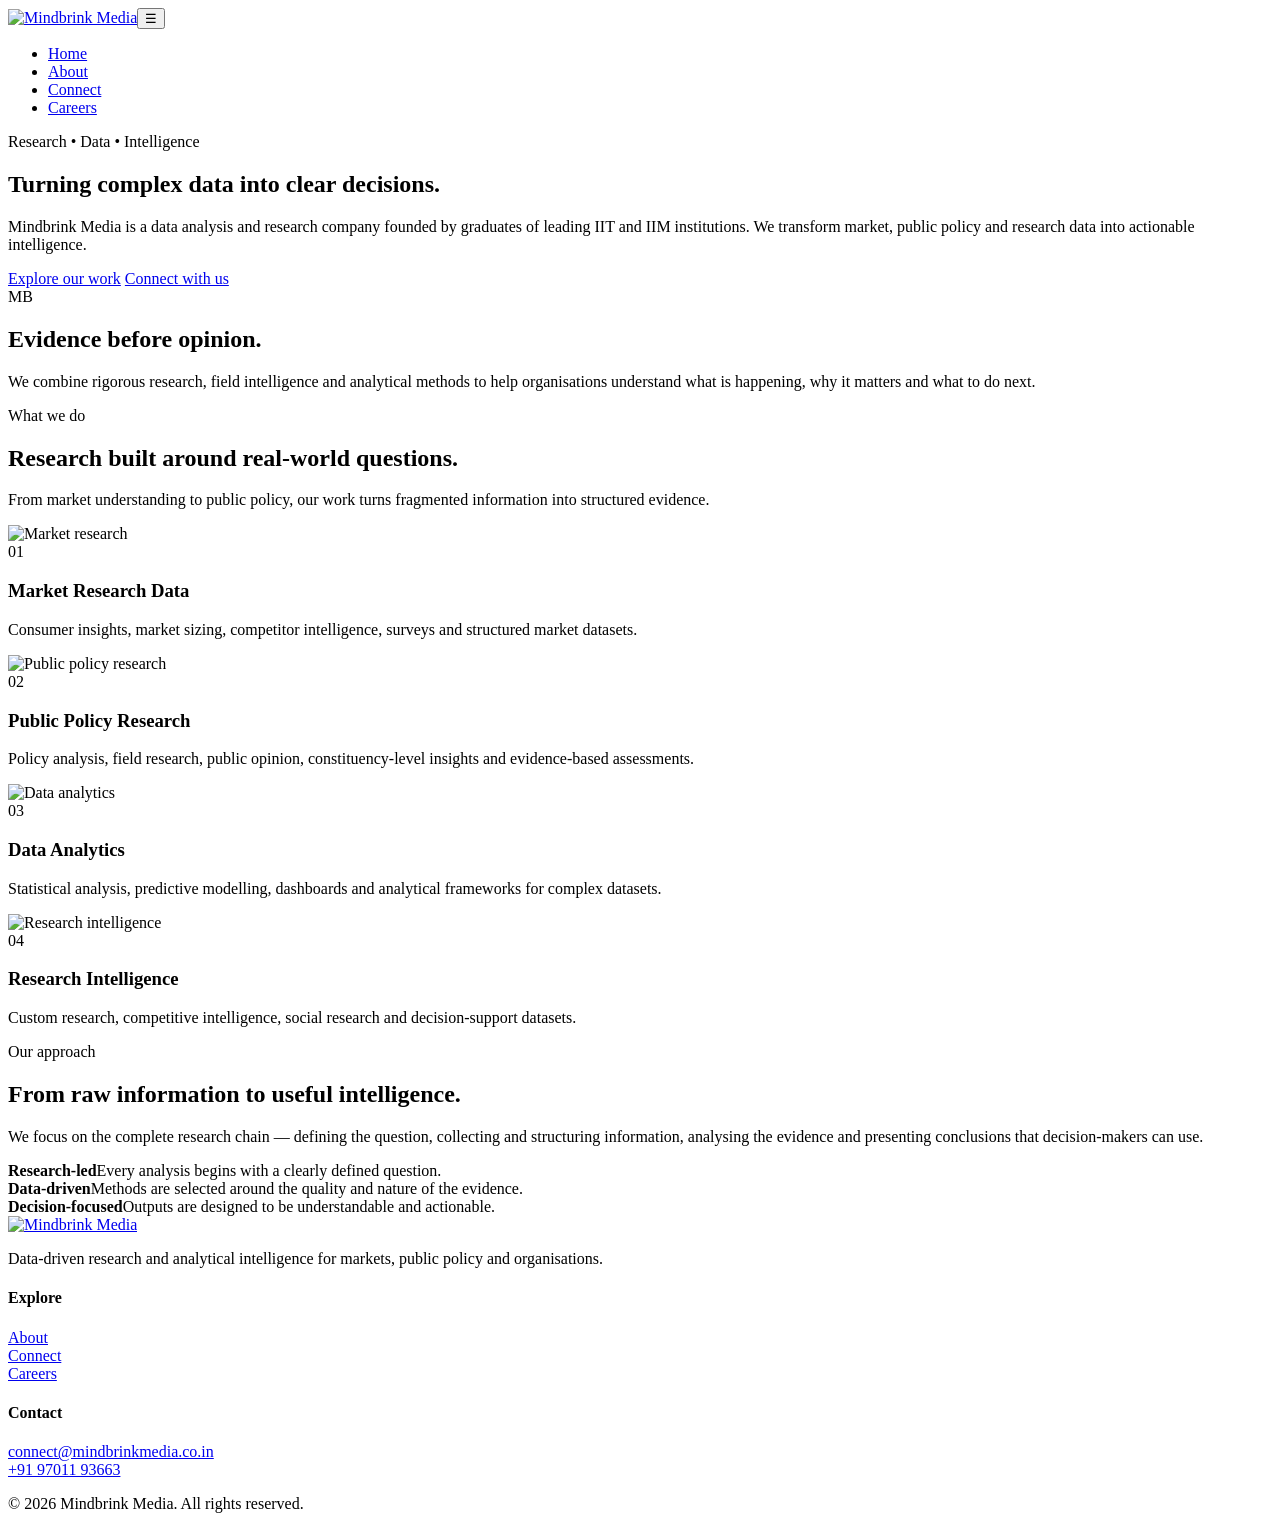
==== index.html @ 3bbb0ce6 "Add files via upload" ====
<!doctype html><html lang="en"><head><meta charset="utf-8"><meta name="viewport" content="width=device-width,initial-scale=1"><meta name="description" content="Mindbrink Media - data analysis, market research and public policy research."><title>Home | Mindbrink Media</title><link rel="stylesheet" href="assets/style.css"></head><body>
<header class="site-header"><div class="container nav"><a class="logo-wrap" href="index.html"><img src="assets/logo.jpeg" alt="Mindbrink Media"></a><button class="menu-btn">☰</button><nav><ul><li><a class="active" href="index.html">Home</a></li><li><a class="" href="about.html">About</a></li><li><a class="" href="connect.html">Connect</a></li><li><a class="" href="careers.html">Careers</a></li></ul></nav></div></header><main><section class="hero"><div class="container hero-grid"><div><div class="eyebrow">Research • Data • Intelligence</div><h1>Turning complex data into <span>clear decisions.</span></h1><p>Mindbrink Media is a data analysis and research company founded by graduates of leading IIT and IIM institutions. We transform market, public policy and research data into actionable intelligence.</p><a class="btn btn-primary" href="about.html">Explore our work</a> <a class="btn btn-outline" href="connect.html">Connect with us</a></div><div class="hero-panel"><div class="mark">MB</div><h2>Evidence before opinion.</h2><p>We combine rigorous research, field intelligence and analytical methods to help organisations understand what is happening, why it matters and what to do next.</p></div></div></section>
<section><div class="container"><div class="section-head"><div class="eyebrow">What we do</div><h2>Research built around real-world questions.</h2><p>From market understanding to public policy, our work turns fragmented information into structured evidence.</p></div><div class="grid-4">
<article class="card"><img class="card-img" src="assets/images/market-research.png" alt="Market research"><div class="card-body"><div class="number">01</div><h3>Market Research Data</h3><p>Consumer insights, market sizing, competitor intelligence, surveys and structured market datasets.</p></div></article>
<article class="card"><img class="card-img" src="assets/images/analytics-charts.png" alt="Public policy research"><div class="card-body"><div class="number">02</div><h3>Public Policy Research</h3><p>Policy analysis, field research, public opinion, constituency-level insights and evidence-based assessments.</p></div></article>
<article class="card"><img class="card-img" src="assets/images/big-data.png" alt="Data analytics"><div class="card-body"><div class="number">03</div><h3>Data Analytics</h3><p>Statistical analysis, predictive modelling, dashboards and analytical frameworks for complex datasets.</p></div></article>
<article class="card"><img class="card-img" src="assets/images/data-analytics.webp" alt="Research intelligence"><div class="card-body"><div class="number">04</div><h3>Research Intelligence</h3><p>Custom research, competitive intelligence, social research and decision-support datasets.</p></div></article>
</div></div></section>
<section class="alt"><div class="container split"><div><div class="eyebrow">Our approach</div><h2>From raw information to useful intelligence.</h2><p style="margin-top:18px;color:var(--muted)">We focus on the complete research chain — defining the question, collecting and structuring information, analysing the evidence and presenting conclusions that decision-makers can use.</p></div><div><div class="stat"><strong>Research-led</strong><span>Every analysis begins with a clearly defined question.</span></div><div class="stat"><strong>Data-driven</strong><span>Methods are selected around the quality and nature of the evidence.</span></div><div class="stat"><strong>Decision-focused</strong><span>Outputs are designed to be understandable and actionable.</span></div></div></div></section></main>
<footer><div class="container"><div class="footer-grid"><div><a class="logo-wrap" href="index.html"><img src="assets/logo.jpeg" alt="Mindbrink Media"></a><p>Data-driven research and analytical intelligence for markets, public policy and organisations.</p></div><div><h4>Explore</h4><p><a href="about.html">About</a><br><a href="connect.html">Connect</a><br><a href="careers.html">Careers</a></p></div><div><h4>Contact</h4><p><a href="mailto:connect@mindbrinkmedia.co.in">connect@mindbrinkmedia.co.in</a><br><a href="tel:+919701193663">+91 97011 93663</a></p></div></div><div class="footer-bottom">© 2026 Mindbrink Media. All rights reserved.</div></div></footer><script src="assets/script.js"></script></body></html>
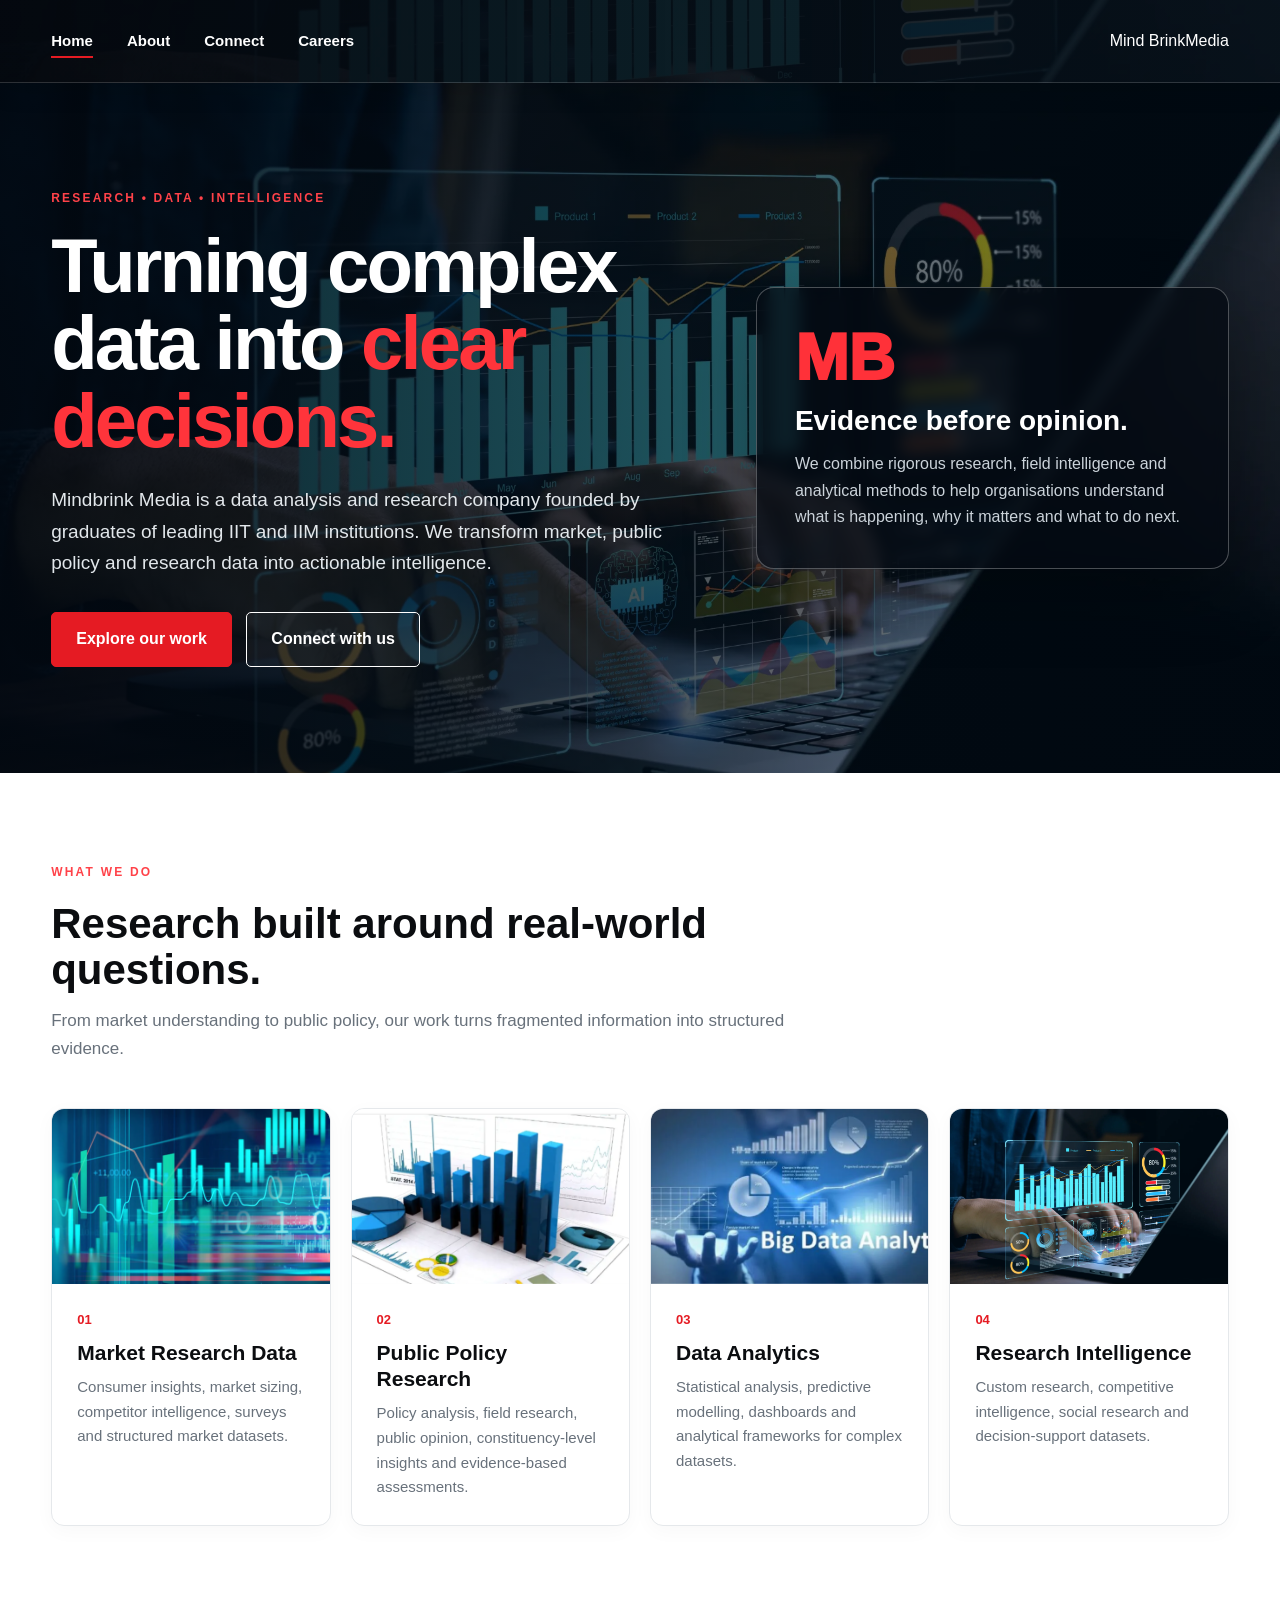
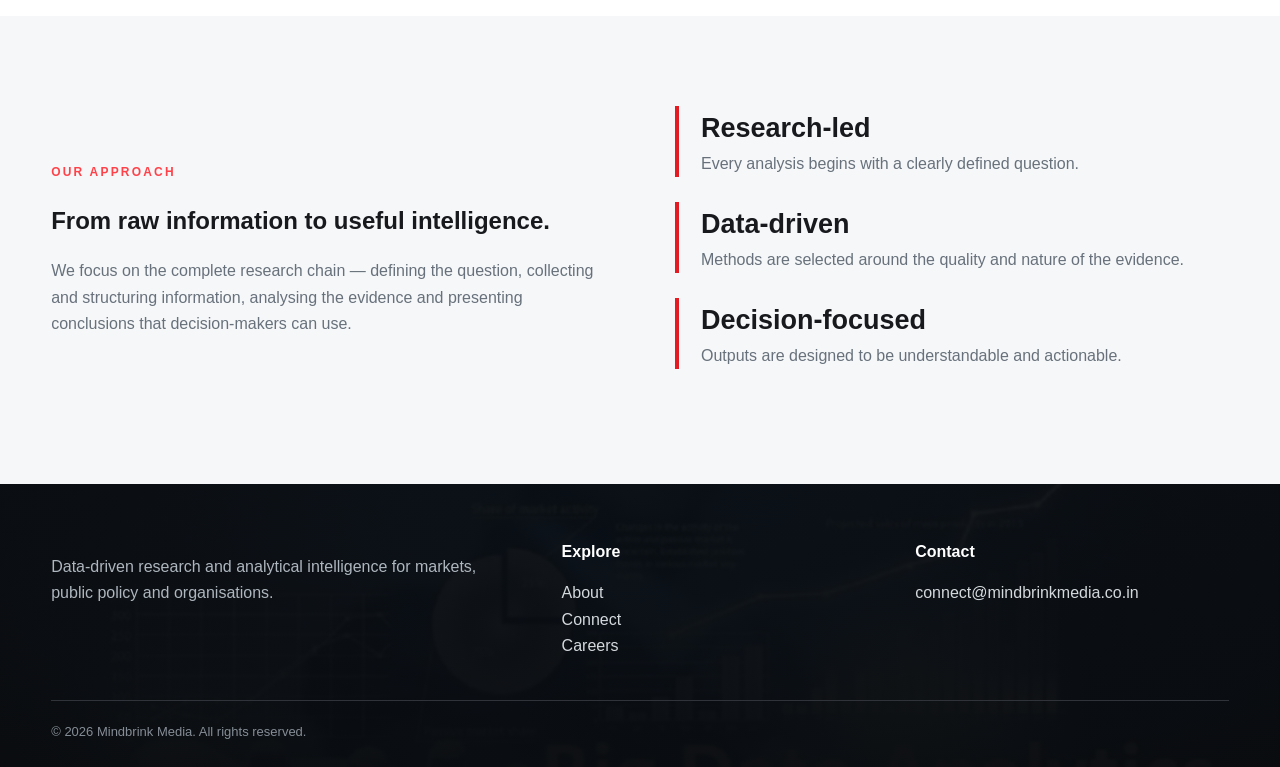
==== commit 346c4190: "Add files via upload" ====
--- a/index.html
+++ b/index.html
@@ -1,5 +1,9 @@
 <!doctype html><html lang="en"><head><meta charset="utf-8"><meta name="viewport" content="width=device-width,initial-scale=1"><meta name="description" content="Mindbrink Media - data analysis, market research and public policy research."><title>Home | Mindbrink Media</title><link rel="stylesheet" href="assets/style.css"></head><body>
-<header class="site-header"><div class="container nav"><a class="logo-wrap" href="index.html"><img src="assets/logo.jpeg" alt="Mindbrink Media"></a><button class="menu-btn">☰</button><nav><ul><li><a class="active" href="index.html">Home</a></li><li><a class="" href="about.html">About</a></li><li><a class="" href="connect.html">Connect</a></li><li><a class="" href="careers.html">Careers</a></li></ul></nav></div></header><main><section class="hero"><div class="container hero-grid"><div><div class="eyebrow">Research • Data • Intelligence</div><h1>Turning complex data into <span>clear decisions.</span></h1><p>Mindbrink Media is a data analysis and research company founded by graduates of leading IIT and IIM institutions. We transform market, public policy and research data into actionable intelligence.</p><a class="btn btn-primary" href="about.html">Explore our work</a> <a class="btn btn-outline" href="connect.html">Connect with us</a></div><div class="hero-panel"><div class="mark">MB</div><h2>Evidence before opinion.</h2><p>We combine rigorous research, field intelligence and analytical methods to help organisations understand what is happening, why it matters and what to do next.</p></div></div></section>
+<header class="site-header"><div class="container nav">
+<button class="menu-btn" aria-label="Open menu">☰</button>
+<nav><ul><li><a class="active" href="index.html">Home</a></li><li><a class="" href="about.html">About</a></li><li><a class="" href="connect.html">Connect</a></li><li><a class="" href="careers.html">Careers</a></li></ul></nav>
+<a class="brand" href="index.html" aria-label="Mind Brink Media"><span class="brand-main"><span class="brand-mind">Mind</span> <span class="brand-brink">Brink</span></span><span class="brand-media">Media</span></a>
+</div></header><main><section class="hero"><div class="container hero-grid"><div><div class="eyebrow">Research • Data • Intelligence</div><h1>Turning complex data into <span>clear decisions.</span></h1><p>Mindbrink Media is a data analysis and research company founded by graduates of leading IIT and IIM institutions. We transform market, public policy and research data into actionable intelligence.</p><a class="btn btn-primary" href="about.html">Explore our work</a> <a class="btn btn-outline" href="connect.html">Connect with us</a></div><div class="hero-panel"><div class="mark">MB</div><h2>Evidence before opinion.</h2><p>We combine rigorous research, field intelligence and analytical methods to help organisations understand what is happening, why it matters and what to do next.</p></div></div></section>
 <section><div class="container"><div class="section-head"><div class="eyebrow">What we do</div><h2>Research built around real-world questions.</h2><p>From market understanding to public policy, our work turns fragmented information into structured evidence.</p></div><div class="grid-4">
 <article class="card"><img class="card-img" src="assets/images/market-research.png" alt="Market research"><div class="card-body"><div class="number">01</div><h3>Market Research Data</h3><p>Consumer insights, market sizing, competitor intelligence, surveys and structured market datasets.</p></div></article>
 <article class="card"><img class="card-img" src="assets/images/analytics-charts.png" alt="Public policy research"><div class="card-body"><div class="number">02</div><h3>Public Policy Research</h3><p>Policy analysis, field research, public opinion, constituency-level insights and evidence-based assessments.</p></div></article>
@@ -7,4 +11,4 @@
 <article class="card"><img class="card-img" src="assets/images/data-analytics.webp" alt="Research intelligence"><div class="card-body"><div class="number">04</div><h3>Research Intelligence</h3><p>Custom research, competitive intelligence, social research and decision-support datasets.</p></div></article>
 </div></div></section>
 <section class="alt"><div class="container split"><div><div class="eyebrow">Our approach</div><h2>From raw information to useful intelligence.</h2><p style="margin-top:18px;color:var(--muted)">We focus on the complete research chain — defining the question, collecting and structuring information, analysing the evidence and presenting conclusions that decision-makers can use.</p></div><div><div class="stat"><strong>Research-led</strong><span>Every analysis begins with a clearly defined question.</span></div><div class="stat"><strong>Data-driven</strong><span>Methods are selected around the quality and nature of the evidence.</span></div><div class="stat"><strong>Decision-focused</strong><span>Outputs are designed to be understandable and actionable.</span></div></div></div></section></main>
-<footer><div class="container"><div class="footer-grid"><div><a class="logo-wrap" href="index.html"><img src="assets/logo.jpeg" alt="Mindbrink Media"></a><p>Data-driven research and analytical intelligence for markets, public policy and organisations.</p></div><div><h4>Explore</h4><p><a href="about.html">About</a><br><a href="connect.html">Connect</a><br><a href="careers.html">Careers</a></p></div><div><h4>Contact</h4><p><a href="mailto:connect@mindbrinkmedia.co.in">connect@mindbrinkmedia.co.in</a><br><a href="tel:+919701193663">+91 97011 93663</a></p></div></div><div class="footer-bottom">© 2026 Mindbrink Media. All rights reserved.</div></div></footer><script src="assets/script.js"></script></body></html>+<footer><div class="container"><div class="footer-grid"><div><p>Data-driven research and analytical intelligence for markets, public policy and organisations.</p></div><div><h4>Explore</h4><p><a href="about.html">About</a><br><a href="connect.html">Connect</a><br><a href="careers.html">Careers</a></p></div><div><h4>Contact</h4><p><a href="mailto:connect@mindbrinkmedia.co.in">connect@mindbrinkmedia.co.in</a></p></div></div><div class="footer-bottom">© 2026 Mindbrink Media. All rights reserved.</div></div></footer><script src="assets/script.js"></script></body></html>
--- a/assets/style.css
+++ b/assets/style.css
@@ -0,0 +1,31 @@
+:root{--red:#e51b23;--dark:#090c10;--ink:#17191d;--muted:#68717b;--line:#e5e8eb;--soft:#f5f7f9;--max:1180px}
+*{box-sizing:border-box;margin:0;padding:0}html{scroll-behavior:smooth}
+body{font-family:Inter,Segoe UI,Arial,sans-serif;color:var(--ink);line-height:1.65;background:#fff}
+img{max-width:100%;display:block}a{text-decoration:none;color:inherit}.container{width:min(92%,var(--max));margin:auto}
+.site-header{position:sticky;top:0;z-index:1000;color:#fff;background:linear-gradient(90deg,rgba(4,8,14,.98),rgba(5,15,24,.88)),url("images/data-analytics.webp") center/cover;border-bottom:1px solid rgba(255,255,255,.16);box-shadow:0 5px 25px rgba(0,0,0,.15)}
+.nav{min-height:82px;display:flex;align-items:center;justify-content:space-between;gap:30px}
+.logo-wrap{background:#fff;border-radius:5px;padding:4px 8px;display:flex;align-items:center}.logo-wrap img{width:195px}
+nav ul{display:flex;list-style:none;align-items:center;gap:34px}nav a{font-size:15px;font-weight:700;color:#fff;position:relative;padding:29px 0}
+nav a:after{content:"";position:absolute;left:0;bottom:20px;width:0;height:2px;background:var(--red);transition:.2s}
+nav a:hover:after,nav a.active:after{width:100%}.menu-btn{display:none;border:1px solid #ffffff66;background:#ffffff10;color:#fff;border-radius:5px;padding:6px 10px;font-size:24px}
+.hero{min-height:690px;display:flex;align-items:center;color:#fff;background:linear-gradient(90deg,#020810e8,#020a12b3,#0208106b),url("images/data-analytics.webp") center/cover}
+.hero-grid{display:grid;grid-template-columns:1.15fr .85fr;gap:65px;align-items:center}.eyebrow{color:#ff4249;font-weight:800;text-transform:uppercase;letter-spacing:2.2px;font-size:12px;margin-bottom:18px}
+.hero h1{font-size:clamp(44px,6vw,76px);line-height:1.02;letter-spacing:-2.8px;max-width:800px}.hero h1 span{color:#ff343b}
+.hero p{font-size:19px;color:#e2e7eb;max-width:690px;margin:25px 0 34px}
+.btn{display:inline-block;padding:13px 24px;border-radius:5px;font-weight:800;border:1px solid #fff;margin-right:10px;transition:.2s;cursor:pointer}
+.btn-primary{background:var(--red);border-color:var(--red);color:#fff}.btn-primary:hover{background:#b90f16}.btn-outline{color:#fff;background:#ffffff08}.btn-outline:hover{background:#fff;color:#111}
+.hero-panel{border:1px solid #ffffff47;background:#050b12b8;backdrop-filter:blur(8px);border-radius:18px;padding:38px;box-shadow:0 25px 70px #00000047}.hero-panel .mark{font-size:64px;font-weight:950;color:#ff3139;line-height:1}.hero-panel h2{font-size:28px;line-height:1.2;margin:14px 0}.hero-panel p{font-size:16px;color:#cbd3da;margin:0}
+section{padding:90px 0}.section-head{max-width:760px;margin-bottom:45px}.section-head h2{font-size:42px;line-height:1.1;color:#0b0d10;margin-bottom:14px}.section-head p{color:var(--muted);font-size:17px}
+.grid-4{display:grid;grid-template-columns:repeat(4,1fr);gap:20px}.grid-3{display:grid;grid-template-columns:repeat(3,1fr);gap:24px}
+.card{border:1px solid var(--line);border-radius:13px;overflow:hidden;background:#fff;transition:.22s;box-shadow:0 5px 20px #00000008}.card:hover{transform:translateY(-5px);box-shadow:0 18px 40px #00000017}
+.card-img{width:100%;height:175px;object-fit:cover}.card-body{padding:25px}.card .number{color:var(--red);font-weight:900;font-size:13px;margin-bottom:9px}.card h3{font-size:21px;margin-bottom:9px;color:#0b0d10;line-height:1.25}.card p{color:var(--muted);font-size:15px}
+.alt{background:var(--soft)}.split{display:grid;grid-template-columns:1fr 1fr;gap:70px;align-items:center}.feature-image{border-radius:15px;width:100%;height:410px;object-fit:cover;box-shadow:0 20px 50px #0000001f}
+.stat{border-left:4px solid var(--red);padding-left:22px;margin-bottom:25px}.stat strong{display:block;font-size:27px}.stat span{color:var(--muted)}
+.page-hero{padding:105px 0 75px;color:#fff;border-bottom:1px solid #202832;background:linear-gradient(90deg,#02070de6,#02070da6),url("images/market-research.png") center/cover}
+.page-hero h1{font-size:58px;line-height:1.04;max-width:850px}.page-hero p{margin-top:20px;max-width:720px;color:#d8dee3;font-size:18px}
+.contact-grid{display:grid;grid-template-columns:1fr 1fr;gap:50px}.contact-box{padding:35px;border:1px solid var(--line);border-radius:13px;background:#fff}.contact-item{margin-bottom:25px}.contact-item small{display:block;color:var(--muted);text-transform:uppercase;letter-spacing:1px;font-weight:800;margin-bottom:5px}.contact-item a{color:var(--red);font-weight:800}
+form{display:grid;gap:15px}input,textarea{width:100%;padding:14px 15px;border:1px solid #d5d9de;border-radius:6px;font:inherit;outline:none}input:focus,textarea:focus{border-color:var(--red)}textarea{min-height:150px;resize:vertical}
+footer{background:#090b0e;color:#fff;padding:55px 0 25px;background-image:linear-gradient(#090b0ef0,#090b0efa),url("images/big-data.png");background-position:center;background-size:cover}
+.footer-grid{display:grid;grid-template-columns:1.2fr .8fr .8fr;gap:40px}footer p{color:#aeb6be;margin-top:15px;max-width:430px}footer h4{margin-bottom:12px}footer a{color:#d4d9de}.footer-bottom{border-top:1px solid #30343a;margin-top:40px;padding-top:20px;color:#858d96;font-size:13px}
+@media(max-width:950px){.hero-grid,.split,.contact-grid{grid-template-columns:1fr}.grid-4{grid-template-columns:repeat(2,1fr)}.grid-3{grid-template-columns:1fr}.hero{padding:80px 0}}
+@media(max-width:700px){.nav{min-height:70px}.logo-wrap img{width:165px}.menu-btn{display:block}nav{display:none;position:absolute;top:70px;left:0;width:100%;background:#0a0e13;border-bottom:1px solid #2b3239}nav.open{display:block}nav ul{flex-direction:column;align-items:flex-start;padding:18px 4%;gap:0}nav a{display:block;padding:11px 0;width:100%}.hero h1,.page-hero h1{font-size:43px;letter-spacing:-1.5px}.grid-4{grid-template-columns:1fr}section{padding:65px 0}.section-head h2{font-size:34px}.feature-image{height:280px}.footer-grid{grid-template-columns:1fr}}
